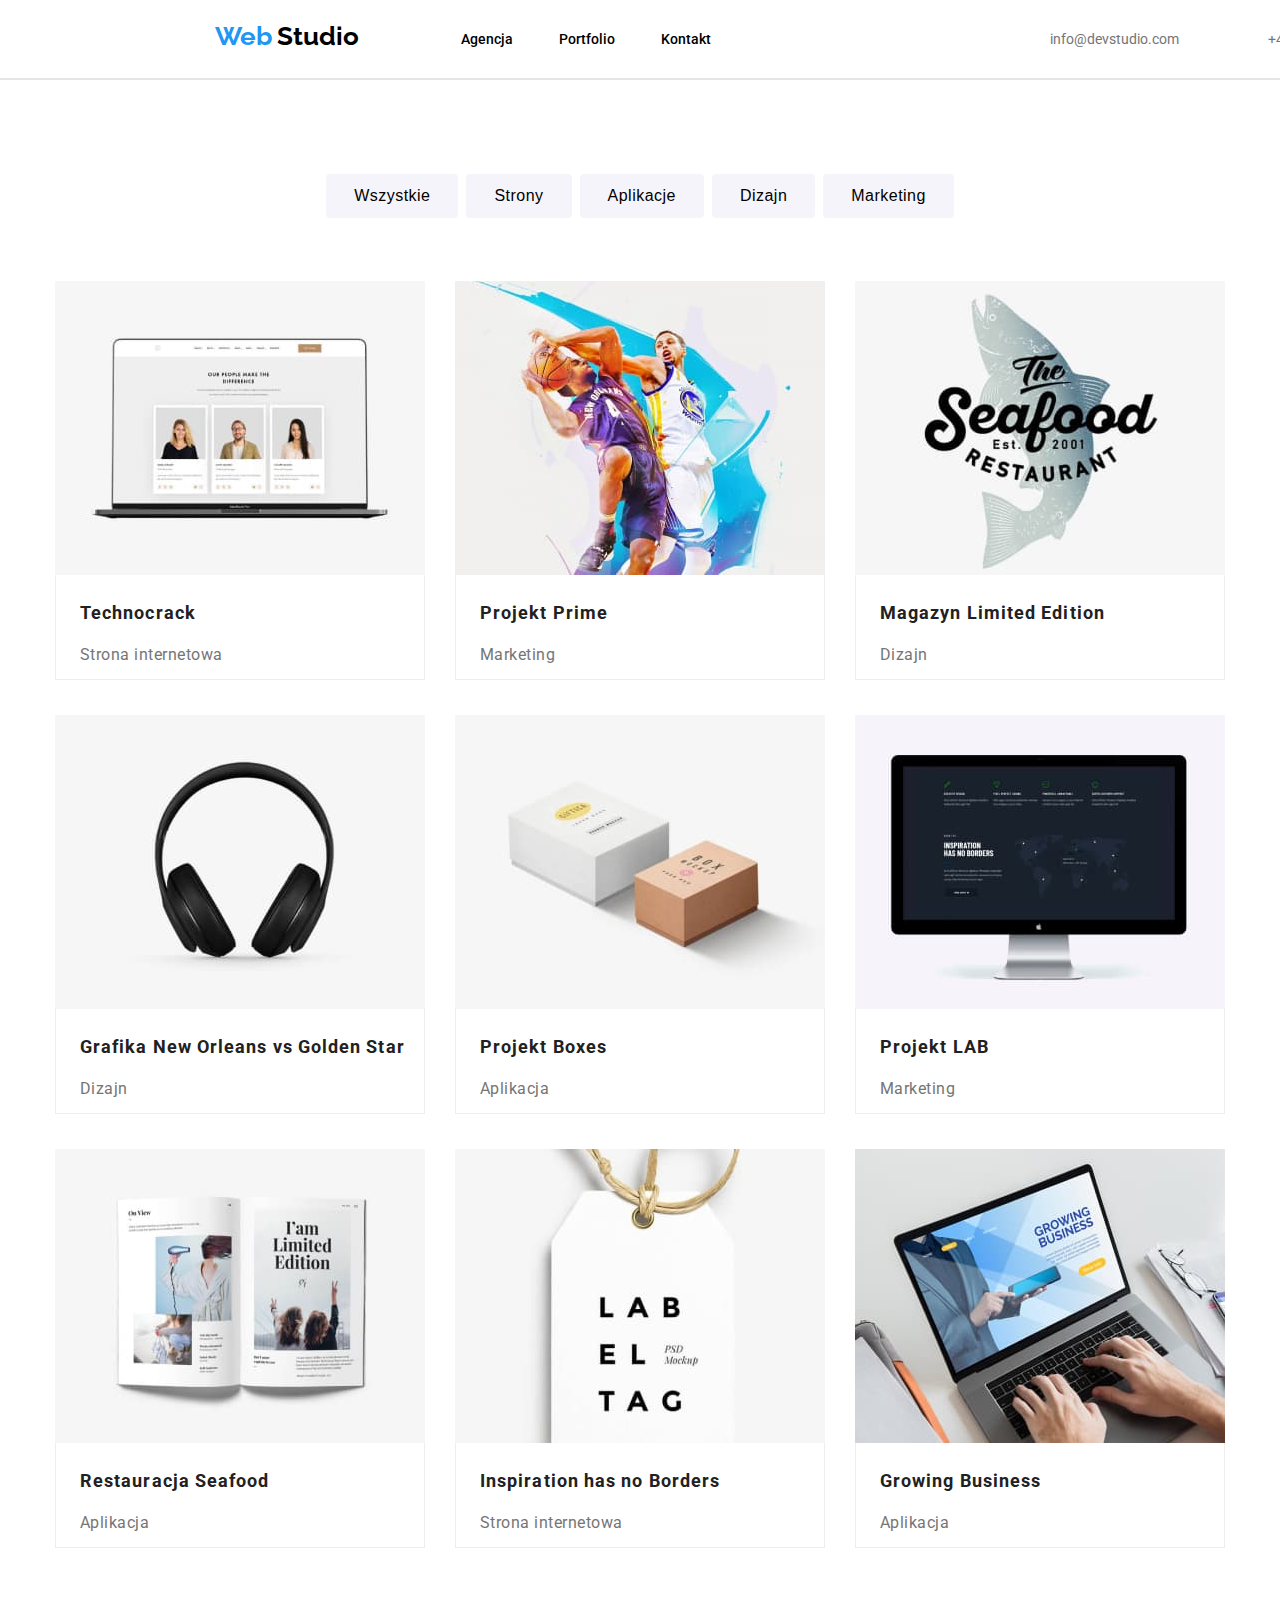
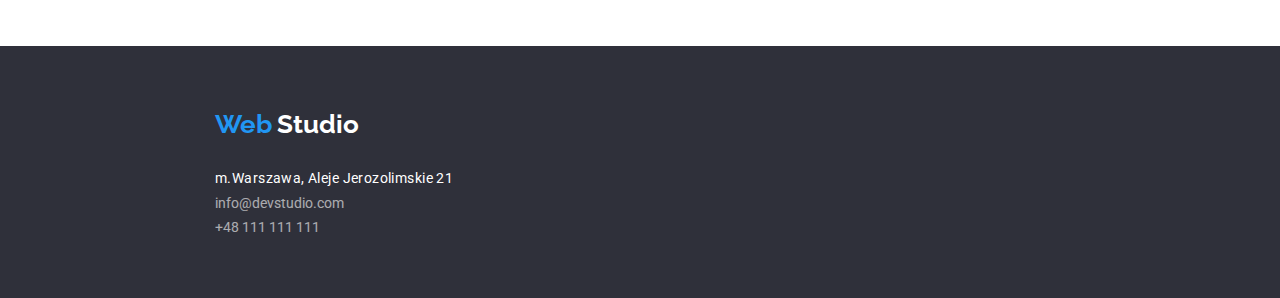
==== portfolio.html @ 253cdf79 "beginning" ====
<!DOCTYPE html>
<html lang="pl">
<head>
    <meta charset="UTF-8">
    <meta http-equiv="X-UA-Compatible" content="IE=edge">
    <meta name="zadanie 1" content="width=device-width, initial-scale=1.0">
    <link rel="stylesheet" href="https://cdnjs.cloudflare.com/ajax/libs/modern-normalize/2.0.0/modern-normalize.min.css"
    integrity="sha512-4xo8blKMVCiXpTaLzQSLSw3KFOVPWhm/TRtuPVc4WG6kUgjH6J03IBuG7JZPkcWMxJ5huwaBpOpnwYElP/m6wg==" 
    crossorigin="anonymous" 
    referrerpolicy="no-referrer" />
    <link rel="stylesheet" href="css/styles.css" type="text/css">
    <link rel="preconnect" href="https://fonts.googleapis.com">
    <link rel="preconnect" href="https://fonts.gstatic.com" crossorigin>
    <link href="https://fonts.googleapis.com/css2?family=Josefin+Sans&family=Raleway:wght@700&family=Roboto:wght@400;500;700;900&display=swap"
            rel="stylesheet">
    <title>portfolio art</title>
    
</head>
<body>
<header class="container">
    <div class="header-outfield">
        <div class="menu-navigation">
                <section>
                    <h2 class="logoupper">
                        <a href="index.html">
                        <span class="logo-web">Web</span>
                        <span class="logo-studio">Studio</span></a>
                    </h2>
                </section>    
                <nav>
                    <ul class="main-nav">
                        <li><a class="nav" href="#">Agencja</a></li>
                        <li><a class="nav" href="portfolio.html">Portfolio</a></li>
                        <li><a class="nav" href="#">Kontakt</a></li>
                    </ul>
                </nav>        
        </div>
                <section class="contactbox">
                    <div class="menu-contact">
                        <ul class="contacts">
                            <li><a class="contact-link" href="mailto:info@devstudio.com">info@devstudio.com</a></li>
                            <li><a class="contact-link" href="tel:+48111111111">+48 111 111 111</a></li>
                        </ul>
                    </div>
                </section>
    </div>
</header>
<main class="container-portfolio">
        <section>
            <ul class="buttons-portfolio">
                <li><button class="button-porfolio">Wszystkie</button></li>
                <li><button class="button-porfolio">Strony</button></li>
                <li><button class="button-porfolio">Aplikacje</button></li>
                <li><button class="button-porfolio">Dizajn</button></li>
                <li><button class="button-porfolio">Marketing</button></li>
            </ul>
        </section>
    
    <section class="main-block-porfolio">
        
        <ul>
            <li class="porfolio-card-item">
                <figure>
                    <img src="./images/technocrack(1).jpg" alt="laptop with a view of three people on badges" height="294" width="370">
                    <figcaption class="portfolio-project">
                        <h4 class="project-title">Technocrack</h4>
                        <p class="project-type">Strona internetowa</p>
                    </figcaption>
                </figure>
            </li> 
            <li class="porfolio-card-item">
                <figure>
                    <img src="./images/prime(1).jpg" alt="basketball, fight of two players" height="294" width="370">
                    <figcaption class="portfolio-project">
                        <h4 class="project-title">Grafika New Orleans vs Golden Star</h4>
                        <p class="project-type">Dizajn</p>
                    </figcaption>
                </figure>
            </li>
            <li class="porfolio-card-item">
                <figure>
                    <img src="./images/magazyn(1).jpg" alt="restaurant logo with fish in the background" height="294" width="370">
                    <figcaption class="portfolio-project">
                        <h4 class="project-title">Restauracja Seafood</h4>
                        <p class="project-type">Aplikacja</p>
                    </figcaption>
                </figure>
            </li>
        </ul>
        <ul>  
            <li class="porfolio-card-item"> 
                <figure>
                    <img src="./images/goldenstar(1).jpg" alt="black headphones" height="294" width="370">
                    <figcaption class="portfolio-project">
                        <h4 class="project-title">Projekt Prime</h4>
                        <p class="project-type">Marketing</p>
                    </figcaption>
                </figure>
            </li>
            <li class="porfolio-card-item">
                <figure>
                    <img src="./images/boxes(1).jpg" alt="two boxes" height="294" width="370">
                    <figcaption class="portfolio-project">
                        <h4 class="project-title">Projekt Boxes</h4>
                        <p class="project-type">Aplikacja</p>
                    </figcaption>
                </figure>
            </li>
            <li class="porfolio-card-item">
                <figure>
                    <img src="./images/lab(1).jpg" alt="computer screen with side view" height="294" width="370">
                    <figcaption class="portfolio-project">
                        <h4 class="project-title">Inspiration has no Borders</h4>
                        <p class="project-type">Strona internetowa</p>
                    </figcaption>
                </figure>
            </li>
        </ul>
        <ul>   
            <li class="porfolio-card-item">
                <figure>
                    <img src="./images/restauracja(1).jpg" alt="open journal" height="294" width="370">
                    <figcaption class="portfolio-project">
                        <h4 class="project-title">Magazyn Limited Edition</h4>
                        <p class="project-type">Dizajn</p>
                    </figcaption>
                </figure>
            </li>
            <li class="porfolio-card-item">
                <figure>
                    <img src="./images/inspiration(1).jpg" alt="tag on a string" height="294" width="370">
                    <figcaption class="portfolio-project">
                        <h4 class="project-title">Projekt LAB</h4>
                        <p class="project-type">Marketing</p>
                    </figcaption>
                </figure>
            </li>
            <li class="porfolio-card-item">
                <figure>
                    <img src="./images/growingbusiness(1).jpg" alt="hands typing on a laptop keyboard" height="294" width="370">
                    <figcaption class="portfolio-project">
                        <h4 class="project-title">Growing Business</h4>
                        <p class="project-type">Aplikacja</p>
                    </figcaption>
                </figure>
            </li>
        </ul>    
    </section>
</main>
    <footer class="container"> 
    
        
    <div class="container">
                    <h2 class="logofooter">
                        <a href="index.html">
                        <span class="logo-web">Web</span>
                        <span class="logo-studio2">Studio</span></a>
                    </h2>
        
        <address>
            <ul class="footerlist">
                <li><a class="adres"> m.Warszawa, Aleje Jerozolimskie 21</a></li>
                <li><a class="mail-tel" href="mailto:info@devstudio.com">info@devstudio.com</a></li>
                <li><a class="mail-tel"  href="tel:+48111111111">+48 111 111 111</a></li>
            </ul>
        </address>
    </div>
        
</footer>
</body>
</html>
---- css/styles.css ----
*{
    margin:0;
    padding:0;
    box-sizing: border-box;
    
}

:root 
{
    --black: #000000;
    --dark-gray: #212121;
    --blue: #2196f3;
    --background-grey: #2f303a;
    --background-vanila: #ececec;
    --white: #ffffff;
    --vanila-white: #f5f4fa;
    --light-grey: #757575;
    --lines-color: #e5e5e5;
    --vanila: #eeeeee;
}

/*main elements*/
body
{
    font-family: "roboto", sans-serif;
    font-size: 14px;
}

section {
    padding-top: 94px;
    padding-bottom: 94px;
}

a 
{
    margin: 0px;
    text-decoration: none;
    color: var(--light-grey);
}

img {

    display: block;
    max-width: 100%;
    height: auto;
}

h1,h2,h3,h4,p
{
    margin: 0px;
}

/* general classes*/

.main-block-title
{
    color: var(--black);
    font-weight: 700;
    font-size: 36px;
    line-height: 1.0;
    letter-spacing: 0.03em;
    text-align: center;
    margin-bottom: 50px;
}

.container
{
    padding: 0 0 0 0px;
    width: 1600px;
    max-width: 100%;
    margin: 0 auto; 
    color: var(--white);  
}



/* navigation part */

.header-outfield
{
    width: 1600px;
    height: 80px;
    border-bottom: solid 2px;
    border-color: var(--lines-color);
    display:flex;
    justify-content: space-between;
    align-items: center;
    background: var(--white);
}

h2 
{
    font-weight: 700px;
    size: 26px;
    line-height: 1.97;
    margin: 20px;
    text-decoration: none;
}

.menu-navigation
{   
    width: 254px;
    justify-content: space-between;
    align-items: center;
    list-style-type: none;
    gap: 30%;
    display: flex;
    padding-top: 25px;
    padding-bottom: 25px;
    
}
.logoupper
{
    width: 150px;
    margin-left: 215px;
}
.logo-web
{
    font-family: "raleway";
    font-style: normal;
    font-weight: 700;
    font-size: 26px;
    line-height: 31px;
    letter-spacing: 3%;
    color:var(--blue);
}

.logo-studio
{
    font-family: "raleway";
    font-style: normal;
    font-weight: 700;
    font-size: 26px;
    line-height: 1px;
    letter-spacing: 3%;
    color: var(--black);
}

.main-nav
{
    color: var(--black);
    font-size: 14px;
    font-weight: 500;
    display: flex;
    list-style-type: none;
    justify-content: space-between;
    gap: 46px;
}

.nav 
{
    font-size: 14px;
    text-decoration: none;
    color: var(--black);
}

.nav:hover,.nav:focus,.nav:active 
{
    color: var(--blue);
}

.menu-contact
{
    justify-content: space-between;
    align-items: center;   
}

.contactbox
{
    width: 550px;  
    padding-right: 227px;
}
.contacts
{
    list-style: none;
    display:flex;
    justify-content: space-between;
    
    
}


.contact-link:hover,
.contact-link:focus,
.contact-link:active 
{
    color: var(--blue);
}

/* main part  upper*/

.main-block-upper
{
    background: var(--dark-gray);
    height: 600px;
    width: 1600px;
    margin: 0px;
    text-align: center;
    padding: 200px 0;
    color: var(--white);
    
    
}

.main-title
{
    font-weight: 900;
    font-size: 44px;
    line-height: 1.36;
    text-align: center;
    letter-spacing: 0.06em;
    text-transform: uppercase;
    width: 696px;
    margin: 0 auto;
    margin-bottom: 30px;
    
}

.button-order
{
    cursor: pointer;
    background-color: var(--blue);
    color: var(--white);
    font-weight: 700;
    font-size: 16px;
    line-height: 1.88;
    letter-spacing: 0.06em;
    text-align: center;
    min-width: 200px;
    border: none;
    border-radius: 4px;
    padding: 10px 42px;
}




/* main part  middle*/


.main-block-middle
{
    background-color: var(--white);
    padding-bottom: 0px;
    margin: 0px;
    justify-content: space-between;
    gap: 30px;
}

.main-block-middle-list 
{
    display: flex;
    gap: 30px;
    justify-content: center;
    list-style: none;
}

.main-block-middle-item
{
    width: 270px;
    height: 101px;
}

.main-block-middle-title
{
    color: var(--black);
    font-size: 14px;
    font-weight: 700;
    line-height: 1.0;
    letter-spacing: 0.03em;
    text-transform: uppercase;
    margin-bottom: 10px;
}

.main-block-middle-text
{
    color: var(--light-grey);
    line-height: 1.71;
    width: 270px;
}




/* main part  lower*/

.main-block-lower
{
    display: flex;
    gap: 30px;
    justify-content: center;
}

.main-block-lower-list
{
    display: flex;
    list-style: none;
    gap: 30px;
    justify-content: center;
}

.main-block-lower-item
{
    flex-basis: auto;
    padding: 10px;
}






/* main part  lowest*/
.main-block-lowest
{
    background-color: var(--vanila-white);
    width: 100%;
    margin: 0px;
    align-items: center;
}

.main-block-lowest-list
{
    display: flex;
    gap: 30px;
    justify-content: center;
    align-items: center;
    list-style: none;
}

.lowest-list-item
{
    text-align: center;
    background-color: var(--white);
    box-shadow: 0px 1px 3px rgba(0, 0, 0, 0.1),
                0px 2px 2px rgba(0, 0, 0, 0.12),
                0px 2px 1px rgba(0, 0, 0, 0.22);
    border-radius: 0px 0px 4px 4px;
}

.team-person
{
    padding-top: 30px;
    padding-bottom: 30px;
    text-align: center;
}

.person-name
{
    font-style: normal;
    font-weight: 500;
    font-size: 16px;
    line-height: 1.9;
    text-align: center;
    letter-spacing: 0.03em;
    color: var(--black);
}

.person-title
{
    font-style: normal;
    font-weight: 400;
    font-size: 16px;
    line-height: 1.9;
    text-align: center;
    letter-spacing: 0.03em;
    color: var(--light-grey);
}

/* footer*/

.footerlist
{
    list-style-type: none;
    margin-left: 215px;
    
}

.adres
{
    color: var(--white);
    font-size: 14px;
    font-weight: 400;
    font-style: normal;
    line-height: 1.71;
    letter-spacing: 0.03em;
    text-decoration: none;
}

.mail-tel
{
    color: var(--white);
    font-style: normal;
    font-style: normal;
    font-weight: 400;
    font-size: 14px;
    line-height: 24px;
    text-decoration: none;
    opacity: 0.6;
    
}

footer
{
    width: 1600px;
    height: 252px;
    display: flex;
    background: var(--background-grey);
}

.logofooter
{
    margin-top: 60px;
    margin-left: 215px;
    
}

.logo-web{
    font-family: "raleway";
    font-style: normal;
    font-weight: 700;
    font-size: 26px;
    line-height: 31px;
    letter-spacing: 3%;
    color:var(--blue);  
}

.logo-studio2
{
    font-family: "raleway";
    font-style: normal;
    font-weight: 700;
    font-size: 26px;
    line-height: 1.0;
    letter-spacing: 3%;
    color: var(--white);
}


/* portfolio styles */

.main-block-porfolio
{
    background-color: var(--white);
    width: 100%;
    height:1240px;
    margin-top: 0px;
    margin-bottom: 94px;
    gap: 30px;
    align-items: center;
    display: flex;
    justify-content: center;
    align-items:center;

}



.buttons-portfolio
{
    display:flex;
    column-gap: 8px;
    justify-content: center;
    list-style-type: none;
}

.button-porfolio
{
    cursor: pointer;
    background-color: var(--vanila-white);
    color: var(--black);
    font-weight: 500;
    font-size: 16px;
    line-height: 1.88;
    letter-spacing: 0.03em;
    text-align: center;
    min-width: 0px;
    border: none;
    border-radius: 4px;
    padding: 7px 28px;
    
    
}

.porfolio-card-item
{
    text-align: left;
    background-color: var(--white);
    
    height: 404px; 
    width: 370px ; 
    margin-bottom: 30px;          
    list-style-type: none; 
    
    
}

.container-protfolio
{
    padding: 0 0 0px 0px;
    width: 1600px;
    max-width: 100%;
    margin: 0 auto;   
}
.button-porfolio:hover,
.button-porfolio:focus,
.button-porfolio:active 
{
    background-color: var(--blue);
    color: var(--white);
    box-shadow: 0 2px 2px 0 rgba(0, 0, 0, 0.12),
                0 1px 2px 0 rgba(0, 0, 0, 0.08),
                0 3px 1px 0 rgba(0, 0, 0, 0.1);
}

.portfolio-project
{
    padding: 20px 0 0 24px;
    background-color: var(--white);
    border:1px solid var(--vanila);
    border-top: 0px;
    
}

.project-title
{
    font-style:normal;
    font-weight: 700;
    font-size: 18px;
    line-height: 2.0;
    text-align: left;
    letter-spacing: 0.06em;
    color: var(--dark-gray);
}

.project-type
{
    font-style: normal;
    font-weight: 400;
    font-size: 16px;
    line-height: 3.0;
    text-align: left;
    letter-spacing: 0.03em;
    color: var(--light-grey);   
}
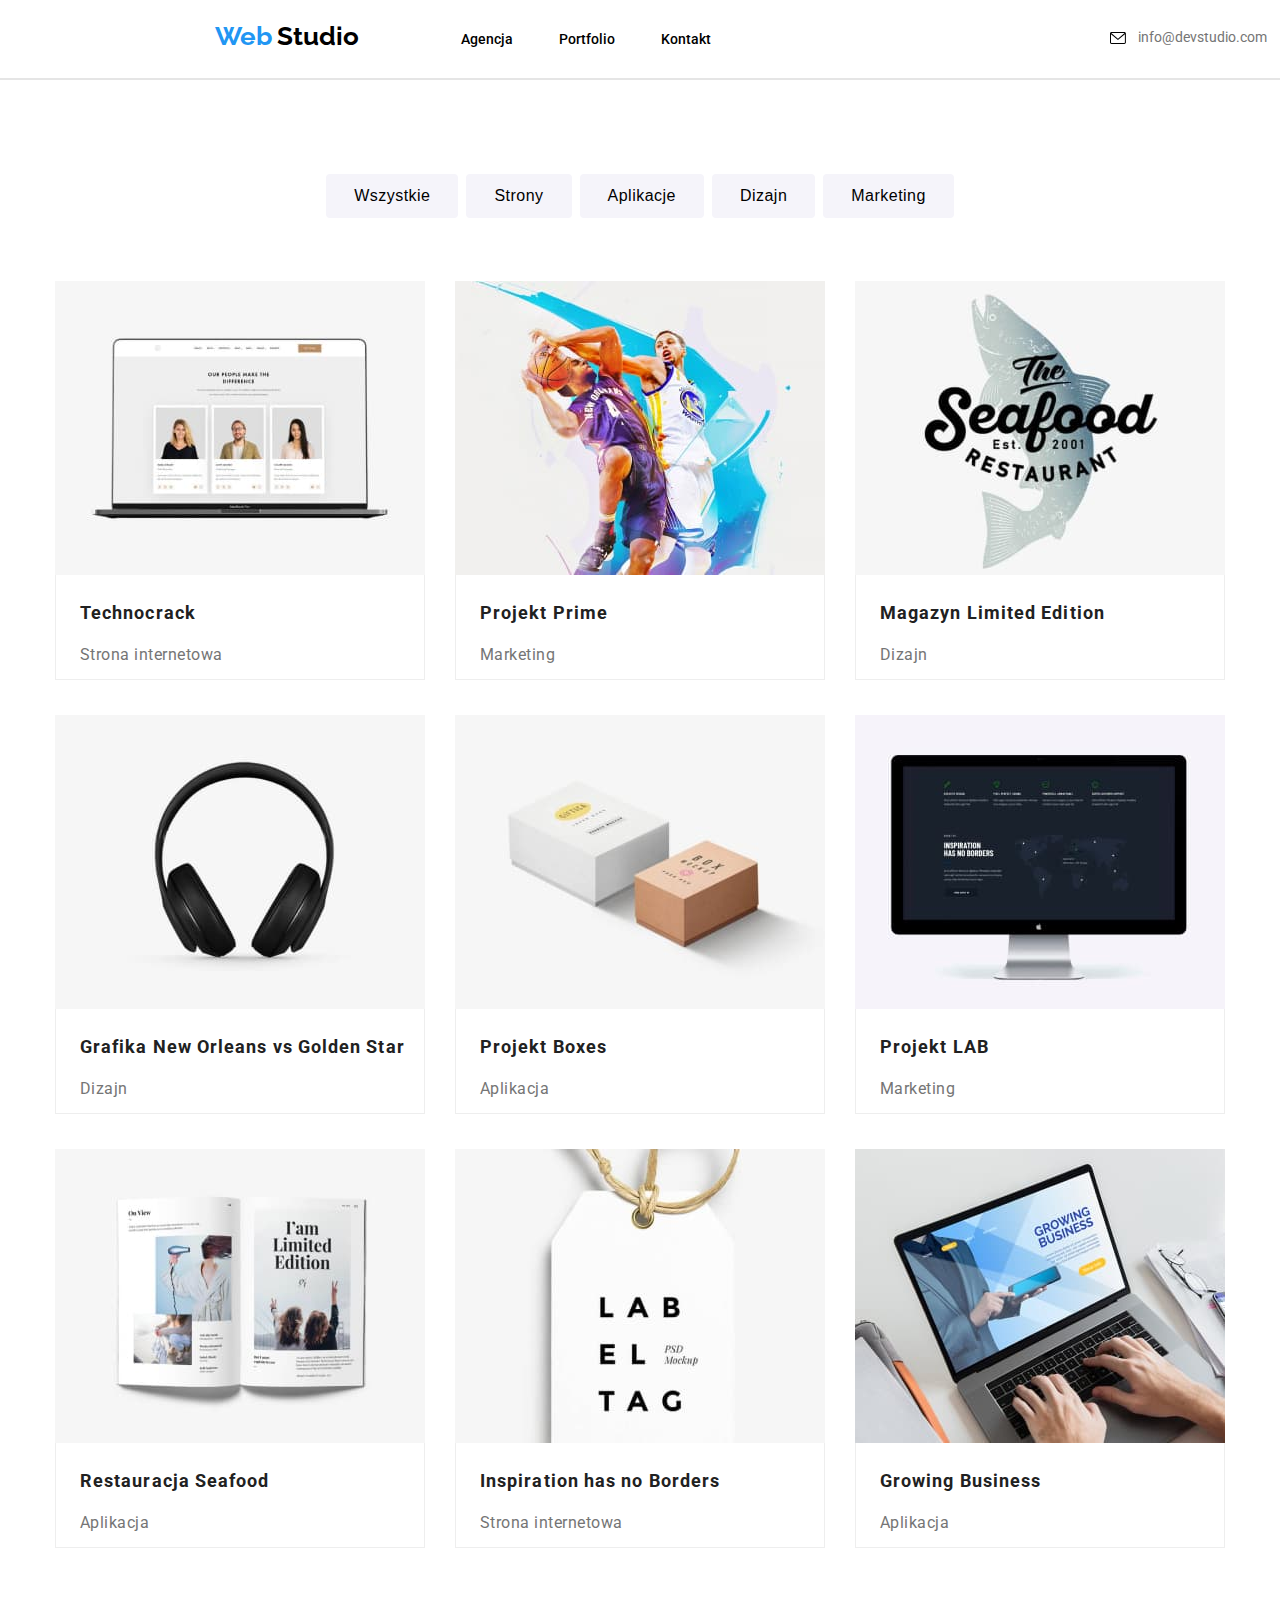
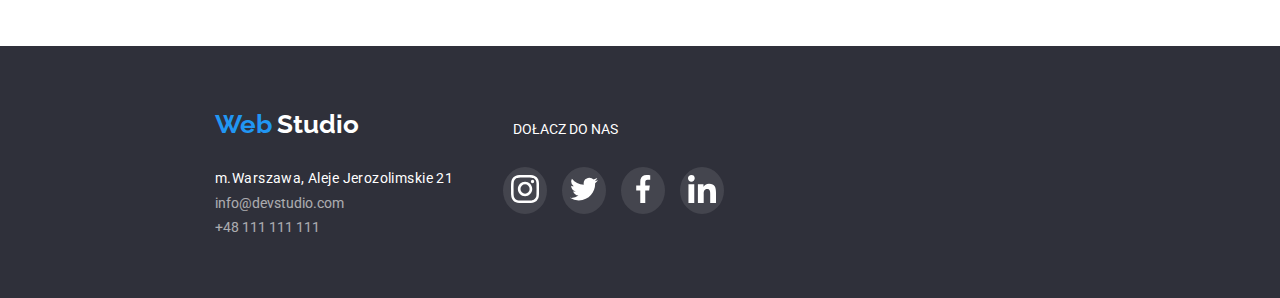
==== commit 9b74d0cd: "update - sat" ====
--- a/portfolio.html
+++ b/portfolio.html
@@ -18,32 +18,38 @@
 </head>
 <body>
 <header class="container">
-    <div class="header-outfield">
-        <div class="menu-navigation">
-                <section>
-                    <h2 class="logoupper">
-                        <a href="index.html">
-                        <span class="logo-web">Web</span>
-                        <span class="logo-studio">Studio</span></a>
-                    </h2>
-                </section>    
-                <nav>
-                    <ul class="main-nav">
-                        <li><a class="nav" href="#">Agencja</a></li>
-                        <li><a class="nav" href="portfolio.html">Portfolio</a></li>
-                        <li><a class="nav" href="#">Kontakt</a></li>
-                    </ul>
-                </nav>        
-        </div>
-                <section class="contactbox">
-                    <div class="menu-contact">
-                        <ul class="contacts">
-                            <li><a class="contact-link" href="mailto:info@devstudio.com">info@devstudio.com</a></li>
-                            <li><a class="contact-link" href="tel:+48111111111">+48 111 111 111</a></li>
-                        </ul>
-                    </div>
-                </section>
-    </div>
+        <div class="header-outfield">
+            <div class="menu-navigation">
+            <section>
+                <h2 class="logoupper">
+                    <a href="index.html">
+                    <span class="logo-web">Web</span>
+                    <span class="logo-studio">Studio</span></a>
+                </h2>
+            </section>
+        <nav>
+            <ul class="main-nav">
+                <li><a class="nav" href="#">Agencja</a></li>
+                <li><a class="nav" href="portfolio.html">Portfolio</a></li>
+                <li><a class="nav" href="#">Kontakt</a></li>
+            </ul>
+        </nav>
+        </div>
+        <section class="contactbox">
+            <div class="menu-contact">
+                <ul class="contacts">
+                    <li class="contact-link">
+                        <svg class="envelope"><use href="./images/icons.svg#icon-envelope"></use> </svg>
+                        <a class="mailadress" href="mailto:info@devstudio.com">info@devstudio.com</a>
+                    </li>
+                    <li class="contact-link">
+                        <svg class="smartphone"><use href="./images/icons.svg#icon-smartphone"></use> </svg>
+                    <a class="telnumber" href="tel:+48111111111">+48 111 111 111</a>
+                    </li>
+                </ul>
+            </div>
+        </section>
+        </div>
 </header>
 <main class="container-portfolio">
         <section>
@@ -147,25 +153,51 @@
         </ul>    
     </section>
 </main>
-    <footer class="container"> 
-    
-        
-    <div class="container">
-                    <h2 class="logofooter">
-                        <a href="index.html">
-                        <span class="logo-web">Web</span>
-                        <span class="logo-studio2">Studio</span></a>
-                    </h2>
-        
-        <address>
-            <ul class="footerlist">
-                <li><a class="adres"> m.Warszawa, Aleje Jerozolimskie 21</a></li>
-                <li><a class="mail-tel" href="mailto:info@devstudio.com">info@devstudio.com</a></li>
-                <li><a class="mail-tel"  href="tel:+48111111111">+48 111 111 111</a></li>
-            </ul>
-        </address>
-    </div>
-        
-</footer>
+    <footer class="container">
+        <div class="container-left">
+            <h2 class="logofooter">
+                <a href="index.html">
+                <span class="logo-web">Web</span>
+                <span class="logo-studio2">Studio</span></a>
+            </h2>
+            <address>
+                <ul class="footerlist">
+                    <li><a class="adres"> m.Warszawa, Aleje Jerozolimskie 21</a></li>
+                    <li>
+                    <a class="mail-tel" href="mailto:info@devstudio.com"
+                    >info@devstudio.com</a>
+                    </li>
+                    <li>
+                    <a class="mail-tel" href="tel:+48111111111">+48 111 111 111</a>
+                    </li>
+                </ul>
+            </address>
+        </div>
+        <div class="social-box">  
+            <p class="socialmedia-text">DOŁACZ DO NAS</p>
+                <ul class="footer-socialmedia-list">
+                    <li class="footer-list-item">
+                        <svg class="footer-socialmedia-icon" href="#" width="20" height="20">
+                            <use href="./images/icons.svg#icon-instagram1"></use>
+                        </svg>
+                    </li>
+                    <li class="footer-list-item">
+                        <svg class="footer-socialmedia-icon" href="#" width="20" height="20">
+                            <use href="./images/icons.svg#icon-twitter1"></use> 
+                        </svg>
+                    </li>
+                    <li class="footer-list-item">
+                        <svg class="footer-socialmedia-icon" href="#" width="20" height="20">
+                            <use href="./images/icons.svg#icon-facebook1"></use> 
+                        </svg>
+                    </li>
+                    <li class="footer-list-item">
+                        <svg class="footer-socialmedia-icon" href="#" width="20" height="20">
+                            <use href="./images/icons.svg#icon-linkedin1"></use> 
+                        </svg>
+                    </li>
+                </ul>
+        </div>
+    </footer>
 </body>
 </html>--- a/css/styles.css
+++ b/css/styles.css
@@ -15,11 +15,13 @@
     --white: #ffffff;
     --vanila-white: #f5f4fa;
     --light-grey: #757575;
+    --extra-light-grey:#AFB1B8;
     --lines-color: #e5e5e5;
     --vanila: #eeeeee;
-}
-
-/*main elements*/
+    --antenna-grey:#f4f5fa;
+}
+
+/*main elements  main elements  main elements   */
 body
 {
     font-family: "roboto", sans-serif;
@@ -37,9 +39,14 @@
     text-decoration: none;
     color: var(--light-grey);
 }
+a:hover,
+a:focus,
+a:active 
+{
+    color: var(--blue);
+}
 
 img {
-
     display: block;
     max-width: 100%;
     height: auto;
@@ -50,7 +57,7 @@
     margin: 0px;
 }
 
-/* general classes*/
+/* general classes general classes  general classes */
 
 .main-block-title
 {
@@ -72,9 +79,7 @@
     color: var(--white);  
 }
 
-
-
-/* navigation part */
+/* navigation part navigation part navigation part */
 
 .header-outfield
 {
@@ -83,7 +88,7 @@
     border-bottom: solid 2px;
     border-color: var(--lines-color);
     display:flex;
-    justify-content: space-between;
+    justify-content:space-between;
     align-items: center;
     background: var(--white);
 }
@@ -100,6 +105,7 @@
 .menu-navigation
 {   
     width: 254px;
+    height:80px;
     justify-content: space-between;
     align-items: center;
     list-style-type: none;
@@ -162,32 +168,72 @@
 .menu-contact
 {
     justify-content: space-between;
-    align-items: center;   
+    align-items: center; 
+    display:flex;
+
 }
 
 .contactbox
 {
-    width: 550px;  
-    padding-right: 227px;
+    width: 490px;  
+    display:flex;
 }
 .contacts
 {
-    list-style: none;
-    display:flex;
-    justify-content: space-between;
-    
-    
-}
-
+    width:400px;
+    height: 80px;
+    display:flex;
+    justify-content: space-between;    
+}
+
+.contact-link 
+{
+    width:200px;
+    height: 36px;
+    margin-top: 30px;
+    display:flex;
+    color: var(--light-grey);
+}
 
 .contact-link:hover,
 .contact-link:focus,
 .contact-link:active 
 {
     color: var(--blue);
-}
-
-/* main part  upper*/
+    fill: var(--blue);    
+}
+
+.envelope
+{
+    width:16px;
+    height:12px;
+    margin-right: 12px;
+    margin-top:3px;
+}
+
+.smartphone
+{
+    width:16px;
+    height:16px;
+    margin-right: 12px;
+}
+
+.telnumber
+{    
+    height: 16px;
+    display:flex;
+}
+
+.mailadress
+{
+    
+    height: 16px;
+    display:flex;
+}
+
+                        /* main part  upper*/
+                        /* main part  upper*/
+                        /* main part  upper*/
 
 .main-block-upper
 {
@@ -198,7 +244,7 @@
     text-align: center;
     padding: 200px 0;
     color: var(--white);
-    
+    background-image: url(./imgbackground.jpg);
     
 }
 
@@ -213,7 +259,6 @@
     width: 696px;
     margin: 0 auto;
     margin-bottom: 30px;
-    
 }
 
 .button-order
@@ -233,26 +278,31 @@
 }
 
 
-
-
-/* main part  middle*/
+                        /* main part  middle*/
+                        /* main part  middle*/
+                        /* main part  middle*/
 
 
 .main-block-middle
 {
-    background-color: var(--white);
     padding-bottom: 0px;
     margin: 0px;
     justify-content: space-between;
     gap: 30px;
 }
 
+.container-antenna
+{
+    height: 251px; 
+}
+
 .main-block-middle-list 
 {
     display: flex;
     gap: 30px;
     justify-content: center;
     list-style: none;
+    margin-bottom: 50px;
 }
 
 .main-block-middle-item
@@ -279,10 +329,20 @@
     width: 270px;
 }
 
-
-
-
-/* main part  lower*/
+.middle-icon
+{
+    fill: var(--black);
+    width: 270px;
+    height: 120px;
+    padding: 25px 100px;
+    background-color: var(--antenna-grey);
+    border-radius: 4px;
+    margin-bottom: 30px;
+}
+
+                        /* main part  lower*/
+                        /* main part  lower*/
+                        /* main part  lower*/
 
 .main-block-lower
 {
@@ -305,12 +365,10 @@
     padding: 10px;
 }
 
-
-
-
-
-
-/* main part  lowest*/
+                        /* main part  lowest  */
+                        /* main part  lowest  */
+                        /* main part  lowest  */
+
 .main-block-lowest
 {
     background-color: var(--vanila-white);
@@ -340,7 +398,7 @@
 
 .team-person
 {
-    padding-top: 30px;
+    padding-top: 25px;
     padding-bottom: 30px;
     text-align: center;
 }
@@ -365,15 +423,99 @@
     text-align: center;
     letter-spacing: 0.03em;
     color: var(--light-grey);
-}
-
-/* footer*/
+    margin-bottom: 5px;
+}
+
+.main-block-lowest-socialmedia
+{
+    display:flex;
+    justify-content:center;
+    gap:7px;
+    
+}
+
+.main-block-our-team-item
+{
+    fill:  var(--extra-light-grey);
+    background: var(--white);
+}
+
+.socialmedia
+{
+    width:44px;
+    height:44px;
+    padding: 10px;
+}
+
+.main-block-our-team-item:hover,
+.main-block-our-team-item:focus
+{
+    fill: var(--white); 
+    background: var(--blue); 
+    border-radius: 50%; 
+}
+
+                        /* main part  our team*/
+                        /* main part  our team*/
+                        /* main part  our team*/
+
+.main-block-our-customers
+{
+    display: flex;
+    gap: 30px;
+    justify-content: center;
+}
+
+.main-block-our-customers-list
+{
+    display: flex;
+    list-style: none;
+    gap: 30px;
+    justify-content: center;
+}
+
+.main-block-our-customers-item
+{
+    fill: var(--extra-light-grey);
+    flex-basis: auto;
+    padding: 15px 12px 6px;
+    border:1px solid var(--extra-light-grey);
+    border-radius: 5px;
+}
+
+.main-block-our-customers-item:hover,
+.main-block-our-customers-item:active,
+.main-block-our-customers-item:focus
+{
+    fill: var(--blue); 
+    border-color: var(--blue); 
+}
+
+.group
+{
+    height: 72px;
+    width: 146px;
+    padding: 16px 32px 16p;
+}
+
+                        /* footer*/
+                        /* footer*/
+                        /* footer*/
+
+footer.container
+{
+    display:flex;
+}
+
+.container-left
+{
+    display:block;
+}
 
 .footerlist
 {
     list-style-type: none;
     margin-left: 215px;
-    
 }
 
 .adres
@@ -397,7 +539,6 @@
     line-height: 24px;
     text-decoration: none;
     opacity: 0.6;
-    
 }
 
 footer
@@ -412,7 +553,6 @@
 {
     margin-top: 60px;
     margin-left: 215px;
-    
 }
 
 .logo-web{
@@ -435,6 +575,54 @@
     letter-spacing: 3%;
     color: var(--white);
 }
+
+
+.socialmedia-text
+{
+    font-family: "roboto", sans-serif;
+    font-size: 14px;
+    margin: 75px 0px 30px 10px;
+}
+
+.social-box
+{
+    margin-left: 50px;
+}
+
+.footer-socialmedia-list
+{
+    display: flex;
+    list-style: none;
+    gap:15px;
+    margin: 10px  30px 30px 0px;
+    background: var(--background-grey);
+}
+
+.footer-list-item
+{
+    fill:  var(--white);
+    background: rgba(255, 255, 255, 0.1);
+    border-radius: 50%;
+}
+
+.footer-socialmedia-icon
+{
+    width:44px;
+    height:44px;
+    padding: 8px;
+    fill:  var(--white);
+}
+
+.footer-list-item:hover,
+.footer-list-item:focus
+{ 
+    background: var(--blue); 
+    border-radius: 50%; 
+}
+
+
+
+
 
 
 /* portfolio styles */
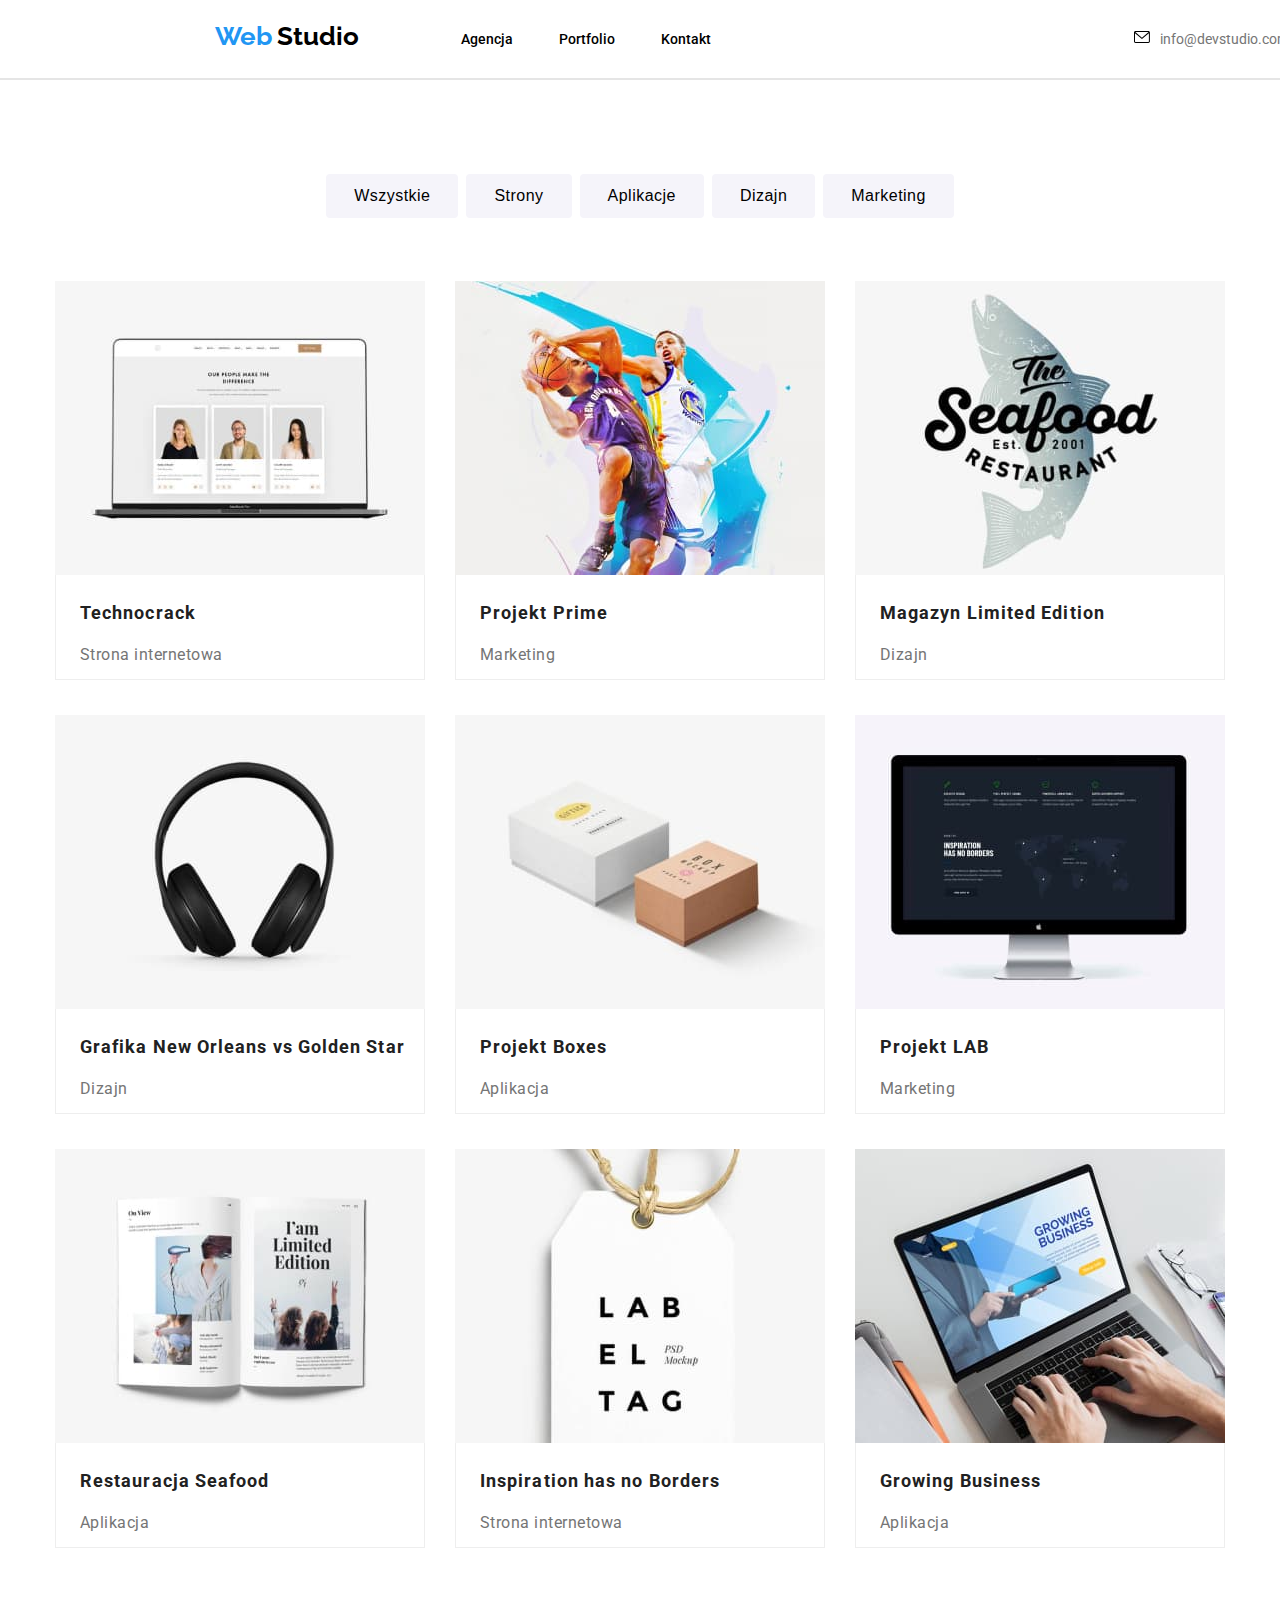
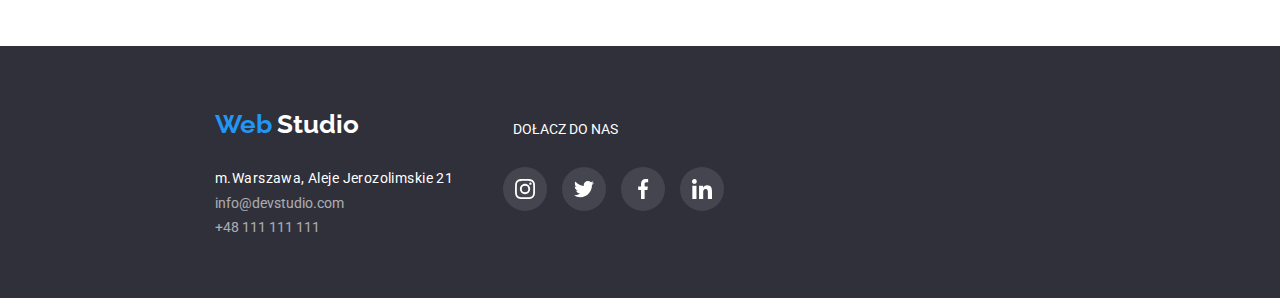
==== commit d8bc1759: "update 7.0" ====
--- a/portfolio.html
+++ b/portfolio.html
@@ -18,8 +18,8 @@
 </head>
 <body>
 <header class="container">
-        <div class="header-outfield">
-            <div class="menu-navigation">
+    <div class="header-outfield">
+        <div class="menu-navigation">
             <section>
                 <h2 class="logoupper">
                     <a href="index.html">
@@ -27,29 +27,35 @@
                     <span class="logo-studio">Studio</span></a>
                 </h2>
             </section>
-        <nav>
-            <ul class="main-nav">
-                <li><a class="nav" href="#">Agencja</a></li>
-                <li><a class="nav" href="portfolio.html">Portfolio</a></li>
-                <li><a class="nav" href="#">Kontakt</a></li>
-            </ul>
-        </nav>
-        </div>
-        <section class="contactbox">
-            <div class="menu-contact">
+            <nav>
+                <ul class="main-nav">
+                    <li><a class="nav" href="#">Agencja</a></li>
+                    <li><a class="nav" href="portfolio.html">Portfolio</a></li>
+                    <li><a class="nav" href="#">Kontakt</a></li>
+                </ul>
+            </nav>
+        </div>
+        
+        <div class="menu-contact">
                 <ul class="contacts">
+                    
                     <li class="contact-link">
-                        <svg class="envelope"><use href="./images/icons.svg#icon-envelope"></use> </svg>
-                        <a class="mailadress" href="mailto:info@devstudio.com">info@devstudio.com</a>
-                    </li>
+                        <a class="mailadress" href="mailto:info@devstudio.com"></a>
+                        <svg class="envelope" width="16" height="12"><use href="./images/icons.svg#icon-envelope"></use></svg> 
+                        info@devstudio.com</a>
+                    </li>
+                    
+                    
                     <li class="contact-link">
-                        <svg class="smartphone"><use href="./images/icons.svg#icon-smartphone"></use> </svg>
-                    <a class="telnumber" href="tel:+48111111111">+48 111 111 111</a>
-                    </li>
-                </ul>
-            </div>
-        </section>
-        </div>
+                        <a class="telnumber" href="tel:+48111111111">
+                        <svg class="smartphone" width="10" height="16"><use href="./images/icons.svg#icon-smartphone"></use></svg> 
+                        +48 111 111 111</a>
+                    </li>
+                    
+                </ul>
+        </div>
+        
+    </div>
 </header>
 <main class="container-portfolio">
         <section>
@@ -66,7 +72,7 @@
         
         <ul>
             <li class="porfolio-card-item">
-                <figure>
+                <figure class="card-shadow">
                     <img src="./images/technocrack(1).jpg" alt="laptop with a view of three people on badges" height="294" width="370">
                     <figcaption class="portfolio-project">
                         <h4 class="project-title">Technocrack</h4>
@@ -75,7 +81,7 @@
                 </figure>
             </li> 
             <li class="porfolio-card-item">
-                <figure>
+                <figure class="card-shadow">
                     <img src="./images/prime(1).jpg" alt="basketball, fight of two players" height="294" width="370">
                     <figcaption class="portfolio-project">
                         <h4 class="project-title">Grafika New Orleans vs Golden Star</h4>
@@ -84,7 +90,7 @@
                 </figure>
             </li>
             <li class="porfolio-card-item">
-                <figure>
+                <figure class="card-shadow">
                     <img src="./images/magazyn(1).jpg" alt="restaurant logo with fish in the background" height="294" width="370">
                     <figcaption class="portfolio-project">
                         <h4 class="project-title">Restauracja Seafood</h4>
@@ -95,7 +101,7 @@
         </ul>
         <ul>  
             <li class="porfolio-card-item"> 
-                <figure>
+                <figure class="card-shadow">
                     <img src="./images/goldenstar(1).jpg" alt="black headphones" height="294" width="370">
                     <figcaption class="portfolio-project">
                         <h4 class="project-title">Projekt Prime</h4>
@@ -104,7 +110,7 @@
                 </figure>
             </li>
             <li class="porfolio-card-item">
-                <figure>
+                <figure class="card-shadow">
                     <img src="./images/boxes(1).jpg" alt="two boxes" height="294" width="370">
                     <figcaption class="portfolio-project">
                         <h4 class="project-title">Projekt Boxes</h4>
@@ -113,7 +119,7 @@
                 </figure>
             </li>
             <li class="porfolio-card-item">
-                <figure>
+                <figure class="card-shadow">
                     <img src="./images/lab(1).jpg" alt="computer screen with side view" height="294" width="370">
                     <figcaption class="portfolio-project">
                         <h4 class="project-title">Inspiration has no Borders</h4>
@@ -124,7 +130,7 @@
         </ul>
         <ul>   
             <li class="porfolio-card-item">
-                <figure>
+                <figure class="card-shadow">
                     <img src="./images/restauracja(1).jpg" alt="open journal" height="294" width="370">
                     <figcaption class="portfolio-project">
                         <h4 class="project-title">Magazyn Limited Edition</h4>
@@ -133,7 +139,7 @@
                 </figure>
             </li>
             <li class="porfolio-card-item">
-                <figure>
+                <figure class="card-shadow">
                     <img src="./images/inspiration(1).jpg" alt="tag on a string" height="294" width="370">
                     <figcaption class="portfolio-project">
                         <h4 class="project-title">Projekt LAB</h4>
@@ -142,7 +148,7 @@
                 </figure>
             </li>
             <li class="porfolio-card-item">
-                <figure>
+                <figure class="card-shadow">
                     <img src="./images/growingbusiness(1).jpg" alt="hands typing on a laptop keyboard" height="294" width="370">
                     <figcaption class="portfolio-project">
                         <h4 class="project-title">Growing Business</h4>
@@ -177,22 +183,22 @@
             <p class="socialmedia-text">DOŁACZ DO NAS</p>
                 <ul class="footer-socialmedia-list">
                     <li class="footer-list-item">
-                        <svg class="footer-socialmedia-icon" href="#" width="20" height="20">
+                        <svg class="footer-socialmedia-icon" width="20" height="20">
                             <use href="./images/icons.svg#icon-instagram1"></use>
                         </svg>
                     </li>
                     <li class="footer-list-item">
-                        <svg class="footer-socialmedia-icon" href="#" width="20" height="20">
+                        <svg class="footer-socialmedia-icon" width="20" height="20">
                             <use href="./images/icons.svg#icon-twitter1"></use> 
                         </svg>
                     </li>
                     <li class="footer-list-item">
-                        <svg class="footer-socialmedia-icon" href="#" width="20" height="20">
+                        <svg class="footer-socialmedia-icon" width="20" height="20">
                             <use href="./images/icons.svg#icon-facebook1"></use> 
                         </svg>
                     </li>
                     <li class="footer-list-item">
-                        <svg class="footer-socialmedia-icon" href="#" width="20" height="20">
+                        <svg class="footer-socialmedia-icon" width="20" height="20">
                             <use href="./images/icons.svg#icon-linkedin1"></use> 
                         </svg>
                     </li>
--- a/css/styles.css
+++ b/css/styles.css
@@ -21,7 +21,7 @@
     --antenna-grey:#f4f5fa;
 }
 
-/*main elements  main elements  main elements   */
+                    /*main elements  main elements  main elements   */
 body
 {
     font-family: "roboto", sans-serif;
@@ -57,7 +57,7 @@
     margin: 0px;
 }
 
-/* general classes general classes  general classes */
+                    /* general classes general classes  general classes */
 
 .main-block-title
 {
@@ -79,7 +79,7 @@
     color: var(--white);  
 }
 
-/* navigation part navigation part navigation part */
+                    /* navigation part navigation part navigation part */
 
 .header-outfield
 {
@@ -167,68 +167,71 @@
 
 .menu-contact
 {
+    width: 490px;
     justify-content: space-between;
     align-items: center; 
-    display:flex;
-
-}
-
-.contactbox
-{
-    width: 490px;  
-    display:flex;
-}
+}
+
+
+
 .contacts
 {
     width:400px;
     height: 80px;
     display:flex;
-    justify-content: space-between;    
-}
+    justify-content:center; 
+    gap: 30px;  
+}
+
+
 
 .contact-link 
 {
-    width:200px;
-    height: 36px;
-    margin-top: 30px;
+    width:161px;
+    height: 16px;
+    line-height: 16px;
+    letter-spacing:0.02px;
+    margin-top: 32px;
     display:flex;
     color: var(--light-grey);
 }
 
 .contact-link:hover,
 .contact-link:focus,
-.contact-link:active 
+.contact-link:active
 {
     color: var(--blue);
-    fill: var(--blue);    
+    fill: var(--blue); 
+    cursor: pointer; 
 }
 
 .envelope
 {
     width:16px;
     height:12px;
-    margin-right: 12px;
-    margin-top:3px;
-}
+    margin-right: 10px;
+    color: var(--light-grey);
+}
+
 
 .smartphone
 {
-    width:16px;
+    width:10px;
     height:16px;
-    margin-right: 12px;
+    margin-right: 10px;
+    margin-bottom: -3px;
+    color: var(--light-grey);
 }
 
 .telnumber
 {    
     height: 16px;
-    display:flex;
+    width: 130px;
 }
 
 .mailadress
 {
-    
     height: 16px;
-    display:flex;
 }
 
                         /* main part  upper*/
@@ -237,15 +240,17 @@
 
 .main-block-upper
 {
-    background: var(--dark-gray);
+    background-color: var(--dark-gray);
     height: 600px;
     width: 1600px;
     margin: 0px;
     text-align: center;
     padding: 200px 0;
     color: var(--white);
-    background-image: url(./imgbackground.jpg);
-    
+    background-image: linear-gradient(rgba(0,0,0,0.4),rgba(0,0,0,0.4)), 
+                        url("../images/imgbackground.jpg");
+    background-position: center;
+    box-shadow: 0px 4px 4px rgba(0,0,0,0.25);
 }
 
 .main-title
@@ -259,6 +264,9 @@
     width: 696px;
     margin: 0 auto;
     margin-bottom: 30px;
+    text-shadow: 0px 4px 4px var(--black) ;
+    -webkit-text-stroke: 1px var(--black);
+    
 }
 
 .button-order
@@ -444,7 +452,7 @@
 {
     width:44px;
     height:44px;
-    padding: 10px;
+    padding: 12px;
 }
 
 .main-block-our-team-item:hover,
@@ -453,6 +461,7 @@
     fill: var(--white); 
     background: var(--blue); 
     border-radius: 50%; 
+    cursor: pointer;
 }
 
                         /* main part  our team*/
@@ -468,19 +477,27 @@
 
 .main-block-our-customers-list
 {
+    height: 92px;
     display: flex;
     list-style: none;
     gap: 30px;
     justify-content: center;
+    
+    
 }
 
 .main-block-our-customers-item
 {
+    width: 170px;
+    height: 92px;
     fill: var(--extra-light-grey);
-    flex-basis: auto;
-    padding: 15px 12px 6px;
     border:1px solid var(--extra-light-grey);
     border-radius: 5px;
+    display: flex;
+    justify-content:center;
+    align-items:center;
+    
+    
 }
 
 .main-block-our-customers-item:hover,
@@ -488,14 +505,16 @@
 .main-block-our-customers-item:focus
 {
     fill: var(--blue); 
-    border-color: var(--blue); 
+    border-color: var(--blue);
+    cursor: pointer; 
 }
 
 .group
 {
-    height: 72px;
-    width: 146px;
-    padding: 16px 32px 16p;
+    height: 60px;
+    width: 106px;
+    
+    
 }
 
                         /* footer*/
@@ -600,6 +619,8 @@
 
 .footer-list-item
 {
+    height: 44px;
+    width: 44px;
     fill:  var(--white);
     background: rgba(255, 255, 255, 0.1);
     border-radius: 50%;
@@ -609,7 +630,7 @@
 {
     width:44px;
     height:44px;
-    padding: 8px;
+    padding: 12px;
     fill:  var(--white);
 }
 
@@ -618,14 +639,15 @@
 { 
     background: var(--blue); 
     border-radius: 50%; 
-}
-
-
-
-
-
-
-/* portfolio styles */
+    cursor: pointer; 
+}
+
+
+
+
+                        /* portfolio styles */
+                        /* portfolio styles */
+                        /* portfolio styles */
 
 .main-block-porfolio
 {
@@ -680,8 +702,17 @@
     margin-bottom: 30px;          
     list-style-type: none; 
     
-    
-}
+}
+
+.card-shadow:hover,
+.card-shadow:focus
+{
+    box-shadow: 1px 4px 6px 0px rgba(0, 0, 0, 0.16),
+                0px 4px 4px 0px rgba(0, 0, 0, 0.06),
+                0px 1px 1px 0px rgba(0, 0, 0, 0.12);
+    cursor: pointer;
+}
+
 
 .container-protfolio
 {
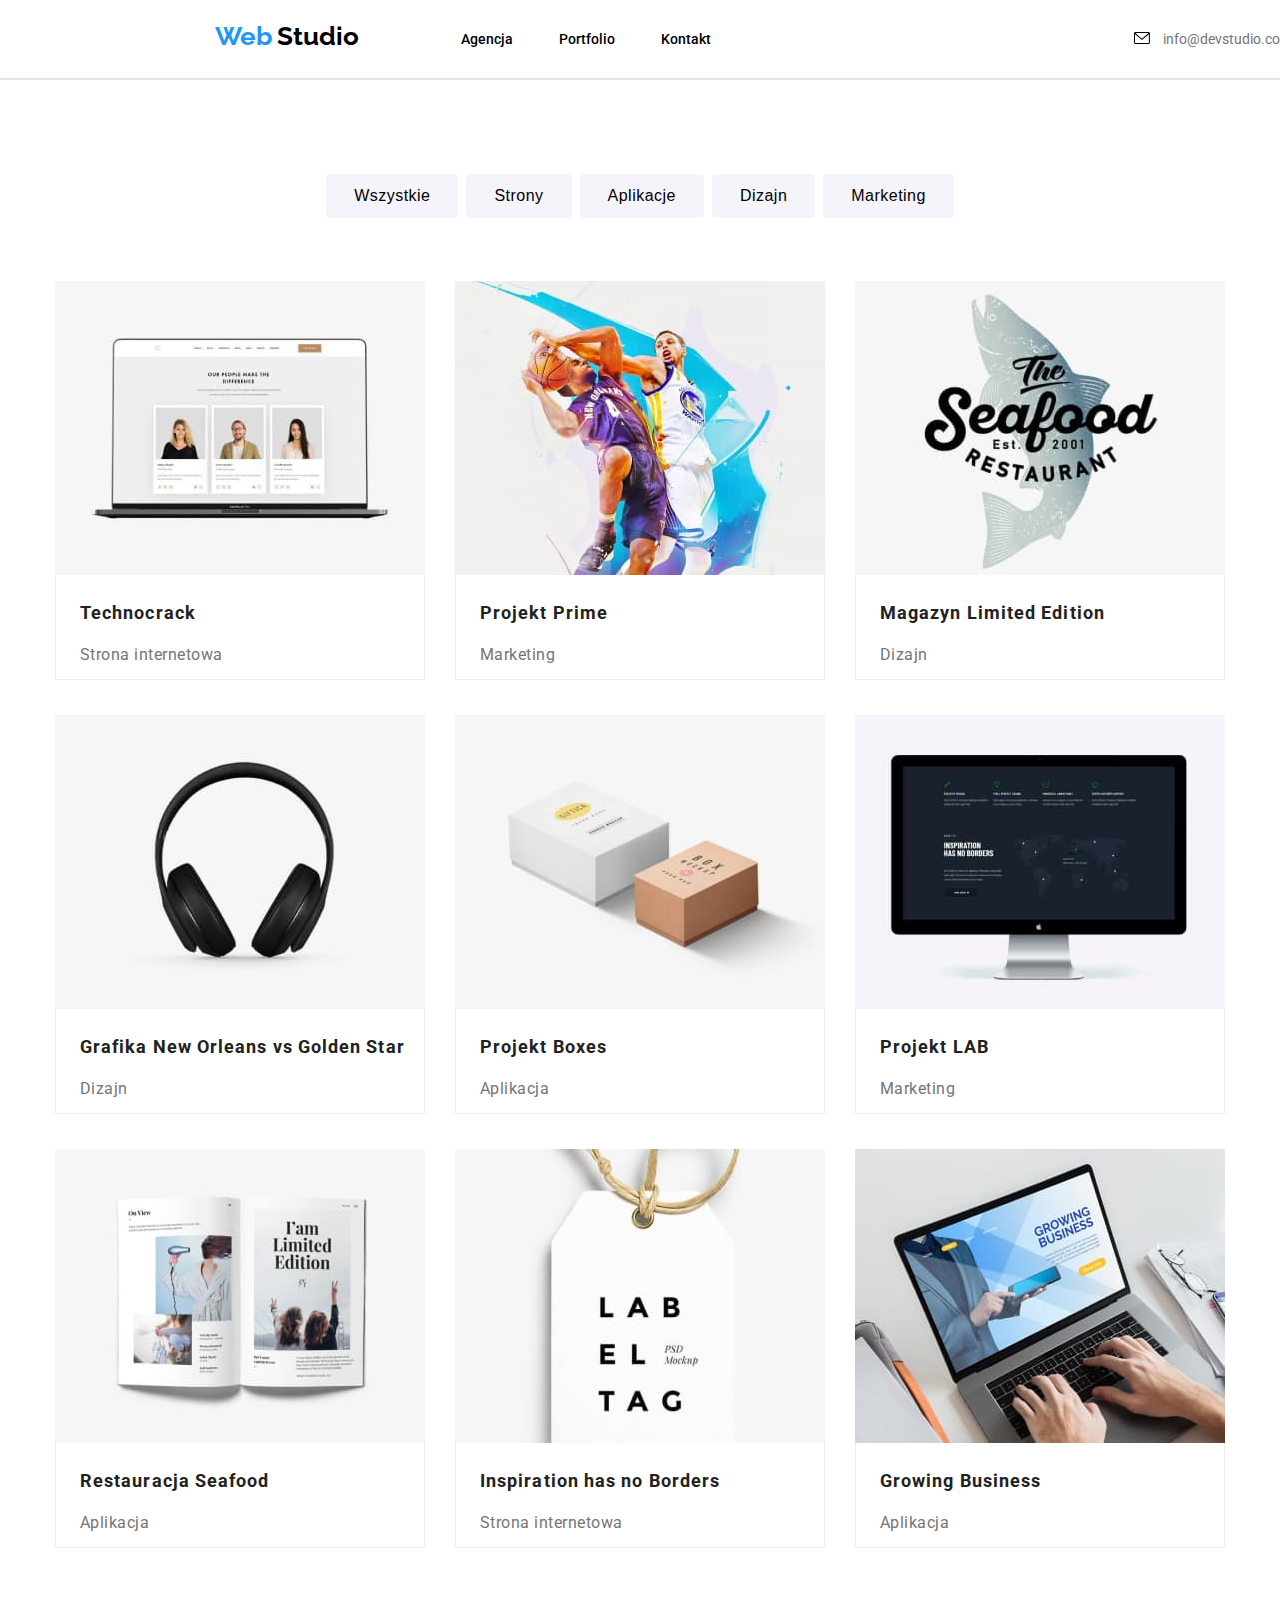
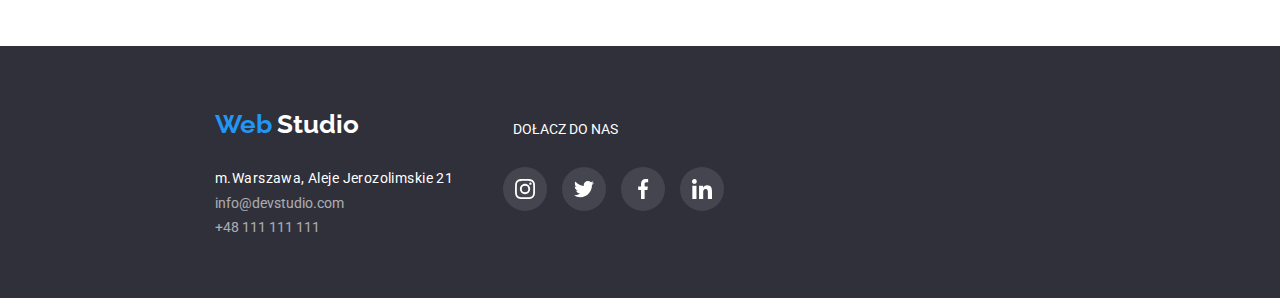
==== commit ba652b29: "update 7.1.1" ====
--- a/portfolio.html
+++ b/portfolio.html
@@ -40,7 +40,7 @@
                 <ul class="contacts">
                     
                     <li class="contact-link">
-                        <a class="mailadress" href="mailto:info@devstudio.com"></a>
+                        <a class="mailadress" href="mailto:info@devstudio.com">
                         <svg class="envelope" width="16" height="12"><use href="./images/icons.svg#icon-envelope"></use></svg> 
                         info@devstudio.com</a>
                     </li>
